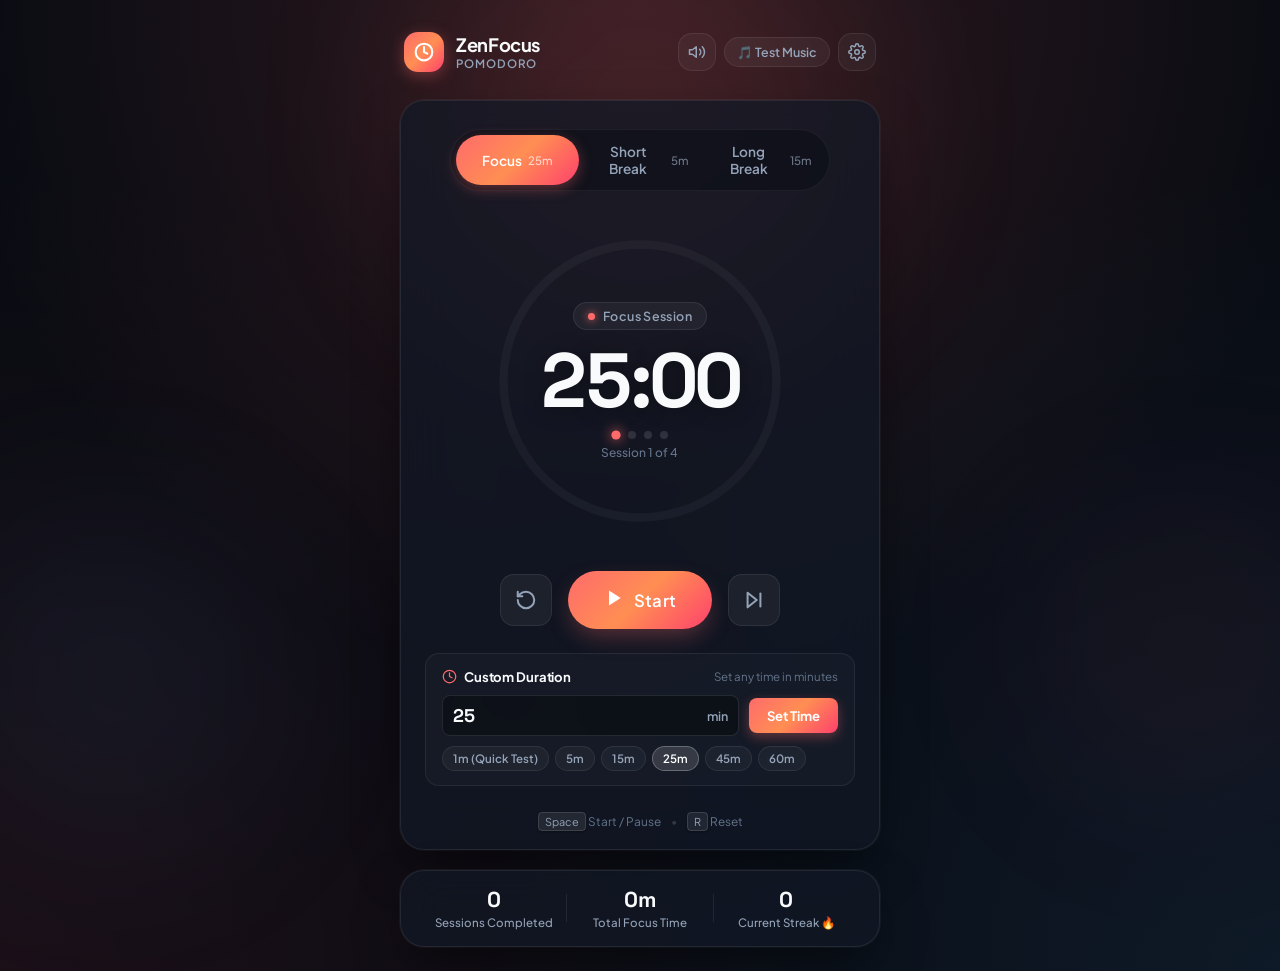
==== index.html @ 98a188db "Initial commit: ZenFocus Modern Pomodoro Timer with custom time, victory fanfare, and background the" ====
<!DOCTYPE html>
<html lang="en">
<head>
  <meta charset="UTF-8">
  <meta name="viewport" content="width=device-width, initial-scale=1.0">
  <title>ZenFocus — Modern Pomodoro Timer</title>
  <meta name="description" content="A modern, aesthetic web-based Pomodoro timer with sleek circular countdown, audio chime notifications, and productivity modes.">
  <link rel="preconnect" href="https://fonts.googleapis.com">
  <link rel="preconnect" href="https://fonts.gstatic.com" crossorigin>
  <link href="https://fonts.googleapis.com/css2?family=Plus+Jakarta+Sans:wght@300;400;500;600;700;800&family=Space+Grotesk:wght@500;700&display=swap" rel="stylesheet">
  <link rel="stylesheet" href="style.css">
</head>
<body>
  <div class="ambient-glow glow-1"></div>
  <div class="ambient-glow glow-2"></div>
  <div class="ambient-glow glow-3"></div>

  <div class="app-container">
    <!-- Top Navigation -->
    <header class="app-header">
      <div class="brand">
        <div class="brand-icon">
          <svg viewBox="0 0 24 24" fill="none" stroke="currentColor" stroke-width="2.5" stroke-linecap="round" stroke-linejoin="round">
            <circle cx="12" cy="12" r="10"></circle>
            <polyline points="12 6 12 12 16 14"></polyline>
          </svg>
        </div>
        <div class="brand-text">
          <span class="brand-title">ZenFocus</span>
          <span class="brand-tag">Pomodoro</span>
        </div>
      </div>

      <div class="header-actions">
        <button id="btn-sound-toggle" class="icon-btn" title="Toggle Sound / Test Audio" aria-label="Toggle sound">
          <svg id="sound-icon-on" viewBox="0 0 24 24" fill="none" stroke="currentColor" stroke-width="2" stroke-linecap="round" stroke-linejoin="round">
            <polygon points="11 5 6 9 2 9 2 15 6 15 11 19 11 5"></polygon>
            <path d="M19.07 4.93a10 10 0 0 1 0 14.14M15.54 8.46a5 5 0 0 1 0 7.07"></path>
          </svg>
          <svg id="sound-icon-off" class="hidden" viewBox="0 0 24 24" fill="none" stroke="currentColor" stroke-width="2" stroke-linecap="round" stroke-linejoin="round">
            <polygon points="11 5 6 9 2 9 2 15 6 15 11 19 11 5"></polygon>
            <line x1="23" y1="9" x2="17" y2="15"></line>
            <line x1="17" y1="9" x2="23" y2="15"></line>
          </svg>
        </button>

        <button id="btn-test-sound" class="text-pill-btn" title="Play strong completion music sample">
          <span>🎵 Test Music</span>
        </button>

        <button id="btn-settings-open" class="icon-btn" title="Timer Settings" aria-label="Open settings">
          <svg viewBox="0 0 24 24" fill="none" stroke="currentColor" stroke-width="2" stroke-linecap="round" stroke-linejoin="round">
            <circle cx="12" cy="12" r="3"></circle>
            <path d="M19.4 15a1.65 1.65 0 0 0 .33 1.82l.06.06a2 2 0 0 1 0 2.83 2 2 0 0 1-2.83 0l-.06-.06a1.65 1.65 0 0 0-1.82-.33 1.65 1.65 0 0 0-1 1.51V21a2 2 0 0 1-2 2 2 2 0 0 1-2-2v-.09A1.65 1.65 0 0 0 9 19.4a1.65 1.65 0 0 0-1.82.33l-.06.06a2 2 0 0 1-2.83 0 2 2 0 0 1 0-2.83l.06-.06a1.65 1.65 0 0 0 .33-1.82 1.65 1.65 0 0 0-1.51-1H3a2 2 0 0 1-2-2 2 2 0 0 1 2-2h.09A1.65 1.65 0 0 0 4.6 9a1.65 1.65 0 0 0-.33-1.82l-.06-.06a2 2 0 0 1 0-2.83 2 2 0 0 1 2.83 0l.06.06a1.65 1.65 0 0 0 1.82.33H9a1.65 1.65 0 0 0 1-1.51V3a2 2 0 0 1 2-2 2 2 0 0 1 2 2v.09a1.65 1.65 0 0 0 1 1.51 1.65 1.65 0 0 0 1.82-.33l.06-.06a2 2 0 0 1 2.83 0 2 2 0 0 1 0 2.83l-.06.06a1.65 1.65 0 0 0-.33 1.82V9a1.65 1.65 0 0 0 1.51 1H21a2 2 0 0 1 2 2 2 2 0 0 1-2 2h-.09a1.65 1.65 0 0 0-1.51 1z"></path>
          </svg>
        </button>
      </div>
    </header>

    <!-- Main Card -->
    <main class="timer-card glass-panel">
      <!-- Mode Tabs -->
      <nav class="mode-tabs" role="tablist" aria-label="Timer modes">
        <button id="tab-pomodoro" class="tab-btn active" role="tab" aria-selected="true" data-mode="pomodoro">
          <span class="tab-label">Focus</span>
          <span class="tab-duration">25m</span>
        </button>
        <button id="tab-shortBreak" class="tab-btn" role="tab" aria-selected="false" data-mode="shortBreak">
          <span class="tab-label">Short Break</span>
          <span class="tab-duration">5m</span>
        </button>
        <button id="tab-longBreak" class="tab-btn" role="tab" aria-selected="false" data-mode="longBreak">
          <span class="tab-label">Long Break</span>
          <span class="tab-duration">15m</span>
        </button>
        <div class="tab-glider"></div>
      </nav>

      <!-- Center Display with Circular Progress SVG -->
      <div class="dial-container">
        <svg class="progress-ring" viewBox="0 0 340 340" aria-hidden="true">
          <defs>
            <linearGradient id="ring-gradient-focus" x1="0%" y1="0%" x2="100%" y2="100%">
              <stop offset="0%" stop-color="#ff6b6b" />
              <stop offset="50%" stop-color="#ff8e53" />
              <stop offset="100%" stop-color="#ff416c" />
            </linearGradient>
            <linearGradient id="ring-gradient-shortBreak" x1="0%" y1="0%" x2="100%" y2="100%">
              <stop offset="0%" stop-color="#00f2fe" />
              <stop offset="100%" stop-color="#4facfe" />
            </linearGradient>
            <linearGradient id="ring-gradient-longBreak" x1="0%" y1="0%" x2="100%" y2="100%">
              <stop offset="0%" stop-color="#43e97b" />
              <stop offset="100%" stop-color="#38f9d7" />
            </linearGradient>
            <filter id="glow" x="-20%" y="-20%" width="140%" height="140%">
              <feGaussianBlur stdDeviation="6" result="blur" />
              <feComposite in="SourceGraphic" in2="blur" operator="over" />
            </filter>
          </defs>

          <!-- Background Track -->
          <circle class="ring-bg" cx="170" cy="170" r="145"></circle>
          <!-- Foreground Progress -->
          <circle id="progress-circle" class="ring-fg" cx="170" cy="170" r="145"></circle>
        </svg>

        <!-- Time and Status Center Display -->
        <div class="dial-content">
          <div class="session-badge" id="session-badge">
            <span class="badge-dot"></span>
            <span id="badge-text">Focus Session</span>
          </div>

          <h1 id="timer-display" class="timer-digits">25:00</h1>

          <div class="session-progress-dots" id="cycle-dots" title="Pomodoro cycle completion (4 cycles = long break)">
            <span class="dot active"></span>
            <span class="dot"></span>
            <span class="dot"></span>
            <span class="dot"></span>
          </div>
          <span class="cycle-label" id="cycle-text">Session 1 of 4</span>
        </div>
      </div>

      <!-- Action Controls -->
      <div class="controls-row">
        <!-- Reset Button -->
        <button id="btn-reset" class="control-btn secondary-btn" title="Reset current session (Hotkey: R)" aria-label="Reset Timer">
          <svg viewBox="0 0 24 24" fill="none" stroke="currentColor" stroke-width="2.2" stroke-linecap="round" stroke-linejoin="round">
            <path d="M3 12a9 9 0 1 0 9-9 9.75 9.75 0 0 0-6.74 2.74L3 8"></path>
            <path d="M3 3v5h5"></path>
          </svg>
          <span class="btn-text">Reset</span>
        </button>

        <!-- Main Start / Pause Button -->
        <button id="btn-toggle" class="control-btn primary-btn" title="Start/Pause countdown (Hotkey: Space)" aria-label="Start Timer">
          <span class="btn-icon">
            <svg id="icon-play" viewBox="0 0 24 24" fill="currentColor">
              <polygon points="6 3 20 12 6 21 6 3"></polygon>
            </svg>
            <svg id="icon-pause" class="hidden" viewBox="0 0 24 24" fill="currentColor">
              <rect x="6" y="4" width="4" height="16" rx="1.5"></rect>
              <rect x="14" y="4" width="4" height="16" rx="1.5"></rect>
            </svg>
          </span>
          <span id="btn-toggle-label" class="btn-label">Start</span>
        </button>

        <!-- Skip / Forward Button -->
        <button id="btn-skip" class="control-btn secondary-btn" title="Skip to next session" aria-label="Skip to next session">
          <svg viewBox="0 0 24 24" fill="none" stroke="currentColor" stroke-width="2.2" stroke-linecap="round" stroke-linejoin="round">
            <polygon points="5 4 15 12 5 20 5 4"></polygon>
            <line x1="19" y1="5" x2="19" y2="19"></line>
          </svg>
          <span class="btn-text">Skip</span>
        </button>
      </div>

      <!-- Custom Time in Minutes Input -->
      <div class="custom-time-section">
        <div class="custom-time-header">
          <div class="custom-time-title">
            <svg viewBox="0 0 24 24" fill="none" stroke="currentColor" stroke-width="2" stroke-linecap="round" stroke-linejoin="round">
              <circle cx="12" cy="12" r="10"></circle>
              <polyline points="12 6 12 12 16 14"></polyline>
            </svg>
            <span>Custom Duration</span>
          </div>
          <span class="custom-time-hint">Set any time in minutes</span>
        </div>

        <div class="custom-time-form">
          <div class="custom-input-wrapper">
            <input type="number" id="custom-minutes-input" min="1" max="180" value="25" placeholder="25" aria-label="Custom time in minutes">
            <span class="custom-input-unit">min</span>
          </div>
          <button id="btn-set-custom-time" class="btn-custom-set" type="button">Set Time</button>
        </div>

        <div class="quick-presets">
          <button type="button" class="preset-pill" data-min="1">1m (Quick Test)</button>
          <button type="button" class="preset-pill" data-min="5">5m</button>
          <button type="button" class="preset-pill" data-min="15">15m</button>
          <button type="button" class="preset-pill active" data-min="25">25m</button>
          <button type="button" class="preset-pill" data-min="45">45m</button>
          <button type="button" class="preset-pill" data-min="60">60m</button>
        </div>
      </div>

      <!-- Dedicated Audio Element for Sound Effect -->
      <audio id="alarm-audio" src="alarm.wav" preload="auto"></audio>

      <!-- Quick Tips & Hotkeys -->
      <footer class="timer-footer">
        <div class="shortcut-hints">
          <span class="shortcut"><kbd>Space</kbd> Start / Pause</span>
          <span class="shortcut-separator">•</span>
          <span class="shortcut"><kbd>R</kbd> Reset</span>
        </div>
      </footer>
    </main>

    <!-- Productivity Stats Bar -->
    <section class="stats-card glass-panel">
      <div class="stat-item">
        <span class="stat-number" id="stat-completed">0</span>
        <span class="stat-name">Sessions Completed</span>
      </div>
      <div class="stat-divider"></div>
      <div class="stat-item">
        <span class="stat-number" id="stat-focus-time">0m</span>
        <span class="stat-name">Total Focus Time</span>
      </div>
      <div class="stat-divider"></div>
      <div class="stat-item">
        <span class="stat-number" id="stat-streak">0</span>
        <span class="stat-name">Current Streak 🔥</span>
      </div>
    </section>
  </div>

  <!-- Settings Modal Backdrop & Dialog -->
  <div id="settings-modal" class="modal-backdrop hidden" role="dialog" aria-modal="true" aria-labelledby="settings-heading">
    <div class="modal-card glass-panel">
      <div class="modal-header">
        <h2 id="settings-heading" class="modal-title">Timer Settings</h2>
        <button id="btn-settings-close" class="icon-btn close-btn" aria-label="Close settings">
          <svg viewBox="0 0 24 24" fill="none" stroke="currentColor" stroke-width="2" stroke-linecap="round" stroke-linejoin="round">
            <line x1="18" y1="6" x2="6" y2="18"></line>
            <line x1="6" y1="6" x2="18" y2="18"></line>
          </svg>
        </button>
      </div>

      <div class="modal-body">
        <div class="setting-group">
          <label class="setting-title">Time (Minutes)</label>
          <div class="time-inputs-grid">
            <div class="input-card">
              <label for="input-pomodoro">Focus</label>
              <input type="number" id="input-pomodoro" min="1" max="90" value="25">
            </div>
            <div class="input-card">
              <label for="input-shortBreak">Short Break</label>
              <input type="number" id="input-shortBreak" min="1" max="30" value="5">
            </div>
            <div class="input-card">
              <label for="input-longBreak">Long Break</label>
              <input type="number" id="input-longBreak" min="1" max="60" value="15">
            </div>
          </div>
        </div>

        <div class="setting-group">
          <label class="setting-title">Sound & Alerts</label>
          <div class="setting-row">
            <div class="setting-desc">
              <span class="setting-label">Sound Notification</span>
              <span class="setting-subtext">Play acoustic chime when countdown finishes</span>
            </div>
            <label class="switch">
              <input type="checkbox" id="setting-sound-enabled" checked>
              <span class="slider"></span>
            </label>
          </div>

          <div class="setting-row">
            <div class="setting-desc">
              <span class="setting-label">End-of-Timer Music</span>
              <span class="setting-subtext">Sound effect when countdown completes</span>
            </div>
            <select id="setting-chime-style" class="custom-select">
              <option value="fanfare" selected>Strong Victory Fanfare 🎺 (Default)</option>
              <option value="zen">Zen Temple Chime 🧘</option>
              <option value="crystal">Crystal Marimba 💎</option>
              <option value="digital">Modern Pulse ⚡</option>
            </select>
          </div>

          <div class="setting-row">
            <div class="setting-desc">
              <span class="setting-label">Volume</span>
            </div>
            <input type="range" id="setting-volume" min="10" max="100" value="85" class="custom-range">
          </div>
        </div>

        <!-- Background Color Changer Inside Settings Bar -->
        <div class="setting-group">
          <div class="setting-desc" style="margin-bottom: 8px;">
            <label class="setting-title">Background Color Theme</label>
            <span class="setting-subtext">Select your favorite ambient atmosphere</span>
          </div>
          <div class="setting-theme-grid" id="theme-swatches">
            <button type="button" class="theme-card-btn active" data-theme="midnight" title="Midnight Slate">
              <span class="theme-card-preview" style="background: linear-gradient(135deg, #182030, #ff6348);"></span>
              <span class="theme-card-title">Midnight</span>
            </button>
            <button type="button" class="theme-card-btn" data-theme="violet" title="Cosmic Violet">
              <span class="theme-card-preview" style="background: linear-gradient(135deg, #241142, #a855f7);"></span>
              <span class="theme-card-title">Violet</span>
            </button>
            <button type="button" class="theme-card-btn" data-theme="cyan" title="Electric Ocean">
              <span class="theme-card-preview" style="background: linear-gradient(135deg, #072a3e, #00f2fe);"></span>
              <span class="theme-card-title">Cyan</span>
            </button>
            <button type="button" class="theme-card-btn" data-theme="emerald" title="Zen Forest">
              <span class="theme-card-preview" style="background: linear-gradient(135deg, #093322, #10b981);"></span>
              <span class="theme-card-title">Emerald</span>
            </button>
            <button type="button" class="theme-card-btn" data-theme="sunset" title="Golden Sunset">
              <span class="theme-card-preview" style="background: linear-gradient(135deg, #381c04, #f59e0b);"></span>
              <span class="theme-card-title">Sunset</span>
            </button>
            <button type="button" class="theme-card-btn" data-theme="crimson" title="Ruby Rose">
              <span class="theme-card-preview" style="background: linear-gradient(135deg, #360917, #f43f5e);"></span>
              <span class="theme-card-title">Crimson</span>
            </button>
          </div>
        </div>

        <div class="setting-group">
          <label class="setting-title">Preferences</label>
          <div class="setting-row">
            <div class="setting-desc">
              <span class="setting-label">Auto-start Breaks</span>
              <span class="setting-subtext">Automatically begin break timer when focus completes</span>
            </div>
            <label class="switch">
              <input type="checkbox" id="setting-auto-break">
              <span class="slider"></span>
            </label>
          </div>
        </div>
      </div>

      <div class="modal-footer">
        <button id="btn-settings-reset" class="btn-ghost">Reset Defaults</button>
        <button id="btn-settings-save" class="btn-solid">Save & Apply</button>
      </div>
    </div>
  </div>

  <!-- Audio Completion Banner Toast Notification -->
  <div id="toast-notification" class="toast-card glass-panel hidden" role="status" aria-live="polite">
    <div class="toast-icon">✨</div>
    <div class="toast-body">
      <h4 id="toast-title" class="toast-title">Session Complete!</h4>
      <p id="toast-message" class="toast-message">Great job! Time for a well-deserved break.</p>
    </div>
    <button id="btn-toast-dismiss" class="toast-close" aria-label="Dismiss toast">×</button>
  </div>

  <script src="app.js"></script>
</body>
</html>
---- style.css ----
:root {
  /* Default Ambient Colors */
  --ambient-1: rgba(255, 107, 107, 0.14);
  --ambient-2: rgba(79, 172, 254, 0.08);
  --ambient-3: rgba(255, 71, 87, 0.08);

  /* Color Palette - Focus Theme (Default Coral/Orange) */
  --theme-primary: #ff6348;
  --theme-secondary: #ff4757;
  --theme-gradient: linear-gradient(135deg, #ff6b6b 0%, #ff8e53 50%, #ff416c 100%);
  --theme-glow: rgba(255, 107, 107, 0.35);
  --theme-bg-glow: rgba(255, 71, 87, 0.12);

  /* Mode Specific Colors */
  --focus-gradient: linear-gradient(135deg, #ff6b6b 0%, #ff8e53 50%, #ff416c 100%);
  --focus-glow: rgba(255, 107, 107, 0.35);
  --shortBreak-gradient: linear-gradient(135deg, #00f2fe 0%, #4facfe 100%);
  --shortBreak-glow: rgba(79, 172, 254, 0.35);
  --longBreak-gradient: linear-gradient(135deg, #43e97b 0%, #38f9d7 100%);
  --longBreak-glow: rgba(56, 249, 215, 0.35);

  /* Neutral Dark Glass Theme */
  --bg-deep: #080b12;
  --card-bg: rgba(18, 24, 38, 0.72);
  --card-border: rgba(255, 255, 255, 0.08);
  --card-border-hover: rgba(255, 255, 255, 0.16);
  --text-main: #f8fafc;
  --text-muted: #94a3b8;
  --text-dim: #64748b;

  --font-display: 'Space Grotesk', -apple-system, BlinkMacSystemFont, sans-serif;
  --font-body: 'Plus Jakarta Sans', -apple-system, BlinkMacSystemFont, sans-serif;

  --radius-sm: 8px;
  --radius-md: 14px;
  --radius-lg: 24px;
  --radius-full: 9999px;

  --shadow-card: 0 20px 50px -10px rgba(0, 0, 0, 0.5), 0 0 0 1px rgba(255, 255, 255, 0.05);
  --shadow-btn: 0 10px 25px -5px var(--theme-glow);
}

/* 1. Midnight Theme (Default) */
body[data-theme="midnight"], :root:not([data-theme]) body {
  --bg-deep: #080b12;
  --card-bg: rgba(18, 24, 38, 0.75);
  --card-border: rgba(255, 255, 255, 0.08);
  --ambient-1: rgba(255, 107, 107, 0.16);
  --ambient-2: rgba(79, 172, 254, 0.09);
  --ambient-3: rgba(255, 71, 87, 0.08);
}

/* 2. Cosmic Violet Theme */
body[data-theme="violet"] {
  --bg-deep: #0c0617;
  --card-bg: rgba(25, 13, 44, 0.75);
  --card-border: rgba(168, 85, 247, 0.18);
  --card-border-hover: rgba(168, 85, 247, 0.35);
  --ambient-1: rgba(168, 85, 247, 0.22);
  --ambient-2: rgba(236, 72, 153, 0.15);
  --ambient-3: rgba(99, 102, 241, 0.14);
}

/* 3. Electric Ocean Cyan Theme */
body[data-theme="cyan"] {
  --bg-deep: #030e18;
  --card-bg: rgba(7, 26, 42, 0.75);
  --card-border: rgba(0, 242, 254, 0.18);
  --card-border-hover: rgba(0, 242, 254, 0.35);
  --ambient-1: rgba(0, 242, 254, 0.2);
  --ambient-2: rgba(79, 172, 254, 0.15);
  --ambient-3: rgba(20, 184, 166, 0.12);
}

/* 4. Zen Forest Emerald Theme */
body[data-theme="emerald"] {
  --bg-deep: #03140c;
  --card-bg: rgba(8, 36, 24, 0.75);
  --card-border: rgba(16, 185, 129, 0.18);
  --card-border-hover: rgba(16, 185, 129, 0.35);
  --ambient-1: rgba(16, 185, 129, 0.2);
  --ambient-2: rgba(56, 249, 215, 0.14);
  --ambient-3: rgba(5, 150, 105, 0.14);
}

/* 5. Golden Sunset Theme */
body[data-theme="sunset"] {
  --bg-deep: #160a02;
  --card-bg: rgba(38, 19, 7, 0.75);
  --card-border: rgba(245, 158, 11, 0.2);
  --card-border-hover: rgba(245, 158, 11, 0.38);
  --ambient-1: rgba(245, 158, 11, 0.2);
  --ambient-2: rgba(239, 68, 68, 0.14);
  --ambient-3: rgba(217, 119, 6, 0.14);
}

/* 6. Ruby Rose Theme */
body[data-theme="crimson"] {
  --bg-deep: #18030b;
  --card-bg: rgba(42, 10, 22, 0.75);
  --card-border: rgba(244, 63, 94, 0.2);
  --card-border-hover: rgba(244, 63, 94, 0.38);
  --ambient-1: rgba(244, 63, 94, 0.22);
  --ambient-2: rgba(219, 39, 119, 0.15);
  --ambient-3: rgba(239, 68, 68, 0.14);
}

/* Base Reset & Typography */
* {
  margin: 0;
  padding: 0;
  box-sizing: border-box;
  -webkit-font-smoothing: antialiased;
}

body {
  font-family: var(--font-body);
  background-color: var(--bg-deep);
  color: var(--text-main);
  min-height: 100vh;
  display: flex;
  justify-content: center;
  align-items: center;
  overflow-x: hidden;
  position: relative;
  padding: 24px 16px;
  background-image: 
    radial-gradient(circle at 50% 0%, var(--ambient-1) 0%, transparent 60%),
    radial-gradient(circle at 100% 100%, var(--ambient-2) 0%, transparent 50%),
    radial-gradient(circle at 0% 100%, var(--ambient-3) 0%, transparent 50%);
  transition: background-color 0.6s cubic-bezier(0.4, 0, 0.2, 1);
}

/* Ambient Floating Glow Elements */
.ambient-glow {
  position: fixed;
  border-radius: 50%;
  filter: blur(100px);
  pointer-events: none;
  z-index: 0;
  opacity: 0.7;
  transition: background 0.8s cubic-bezier(0.4, 0, 0.2, 1);
}

.glow-1 {
  width: 450px;
  height: 450px;
  top: -100px;
  left: 50%;
  transform: translateX(-50%);
  background: var(--ambient-1);
  animation: floatOrb 18s ease-in-out infinite alternate;
}

.glow-2 {
  width: 350px;
  height: 350px;
  bottom: 5%;
  left: -5%;
  background: var(--ambient-2);
}

.glow-3 {
  width: 320px;
  height: 320px;
  bottom: 10%;
  right: -5%;
  background: var(--ambient-3);
}

@keyframes floatOrb {
  0% { transform: translateX(-50%) translateY(0) scale(1); }
  50% { transform: translateX(-45%) translateY(40px) scale(1.08); }
  100% { transform: translateX(-55%) translateY(10px) scale(0.95); }
}

/* Settings Modal Theme Grid */
.setting-theme-grid {
  display: grid;
  grid-template-columns: repeat(3, 1fr);
  gap: 10px;
}

.theme-card-btn {
  background: rgba(255, 255, 255, 0.04);
  border: 1px solid rgba(255, 255, 255, 0.1);
  border-radius: var(--radius-md);
  padding: 10px 8px;
  display: flex;
  flex-direction: column;
  align-items: center;
  gap: 8px;
  cursor: pointer;
  transition: all 0.25s cubic-bezier(0.4, 0, 0.2, 1);
}

.theme-card-preview {
  width: 100%;
  height: 24px;
  border-radius: var(--radius-sm);
  border: 1px solid rgba(255, 255, 255, 0.25);
  box-shadow: 0 2px 6px rgba(0, 0, 0, 0.3);
}

.theme-card-title {
  font-family: inherit;
  font-size: 0.76rem;
  font-weight: 600;
  color: var(--text-muted);
}

.theme-card-btn:hover {
  background: rgba(255, 255, 255, 0.1);
  border-color: rgba(255, 255, 255, 0.25);
  transform: translateY(-2px);
}

.theme-card-btn:hover .theme-card-title {
  color: var(--text-main);
}

.theme-card-btn.active {
  background: rgba(255, 255, 255, 0.14);
  border-color: var(--theme-primary);
  box-shadow: 0 0 16px var(--ambient-1);
}

.theme-card-btn.active .theme-card-preview {
  border-color: #fff;
  box-shadow: 0 0 10px currentColor;
}

.theme-card-btn.active .theme-card-title {
  color: #fff;
  font-weight: 700;
}

/* Main Container Layout */
.app-container {
  width: 100%;
  max-width: 480px;
  display: flex;
  flex-direction: column;
  gap: 20px;
  position: relative;
  z-index: 1;
}

/* Glass Panel Utility */
.glass-panel {
  background: var(--card-bg);
  backdrop-filter: blur(24px);
  -webkit-backdrop-filter: blur(24px);
  border: 1px solid var(--card-border);
  box-shadow: var(--shadow-card);
  border-radius: var(--radius-lg);
  transition: border-color 0.3s ease, box-shadow 0.3s ease;
}

.glass-panel:hover {
  border-color: var(--card-border-hover);
}

/* App Header */
.app-header {
  display: flex;
  justify-content: space-between;
  align-items: center;
  padding: 8px 4px;
}

.brand {
  display: flex;
  align-items: center;
  gap: 12px;
}

.brand-icon {
  width: 40px;
  height: 40px;
  border-radius: var(--radius-md);
  background: var(--theme-gradient);
  display: flex;
  align-items: center;
  justify-content: center;
  color: #fff;
  box-shadow: 0 4px 15px var(--theme-glow);
  transition: all 0.4s ease;
}

.brand-icon svg {
  width: 20px;
  height: 20px;
}

.brand-text {
  display: flex;
  flex-direction: column;
}

.brand-title {
  font-size: 1.15rem;
  font-weight: 700;
  letter-spacing: -0.02em;
  color: var(--text-main);
}

.brand-tag {
  font-size: 0.72rem;
  font-weight: 600;
  color: var(--text-muted);
  text-transform: uppercase;
  letter-spacing: 0.08em;
}

.header-actions {
  display: flex;
  align-items: center;
  gap: 8px;
}

.icon-btn {
  width: 38px;
  height: 38px;
  border-radius: var(--radius-md);
  background: rgba(255, 255, 255, 0.04);
  border: 1px solid var(--card-border);
  color: var(--text-muted);
  display: flex;
  align-items: center;
  justify-content: center;
  cursor: pointer;
  transition: all 0.2s cubic-bezier(0.4, 0, 0.2, 1);
}

.icon-btn svg {
  width: 18px;
  height: 18px;
}

.icon-btn:hover {
  background: rgba(255, 255, 255, 0.1);
  color: var(--text-main);
  border-color: rgba(255, 255, 255, 0.2);
  transform: translateY(-1px);
}

.icon-btn:active {
  transform: translateY(1px);
}

.text-pill-btn {
  background: rgba(255, 255, 255, 0.05);
  border: 1px solid var(--card-border);
  color: var(--text-muted);
  padding: 6px 12px;
  border-radius: var(--radius-full);
  font-size: 0.78rem;
  font-weight: 600;
  font-family: inherit;
  cursor: pointer;
  display: flex;
  align-items: center;
  gap: 4px;
  transition: all 0.2s ease;
}

.text-pill-btn:hover {
  background: rgba(255, 255, 255, 0.1);
  color: var(--text-main);
  border-color: rgba(255, 255, 255, 0.2);
  transform: translateY(-1px);
}

/* Timer Card */
.timer-card {
  padding: 28px 24px 20px;
  display: flex;
  flex-direction: column;
  align-items: center;
  gap: 24px;
}

/* Mode Switcher Tabs */
.mode-tabs {
  position: relative;
  display: flex;
  background: rgba(10, 14, 23, 0.6);
  padding: 5px;
  border-radius: var(--radius-full);
  border: 1px solid rgba(255, 255, 255, 0.06);
  width: 100%;
  max-width: 380px;
}

.tab-btn {
  flex: 1;
  position: relative;
  z-index: 2;
  background: none;
  border: none;
  padding: 8px 12px;
  font-family: inherit;
  font-size: 0.85rem;
  font-weight: 600;
  color: var(--text-muted);
  cursor: pointer;
  border-radius: var(--radius-full);
  transition: color 0.3s ease;
  display: flex;
  align-items: center;
  justify-content: center;
  gap: 6px;
}

.tab-btn:hover {
  color: var(--text-main);
}

.tab-btn.active {
  color: #fff;
}

.tab-duration {
  font-size: 0.72rem;
  opacity: 0.7;
  font-weight: 500;
}

/* Floating Glider underneath active tab */
.tab-glider {
  position: absolute;
  top: 5px;
  bottom: 5px;
  left: 5px;
  width: calc((100% - 10px) / 3);
  border-radius: var(--radius-full);
  background: var(--theme-gradient);
  box-shadow: 0 4px 14px var(--theme-glow);
  z-index: 1;
  transition: transform 0.35s cubic-bezier(0.34, 1.56, 0.64, 1), background 0.4s ease;
}

/* Dial & Circular Timer Display */
.dial-container {
  position: relative;
  width: 320px;
  height: 320px;
  display: flex;
  align-items: center;
  justify-content: center;
  margin: 6px 0;
}

.progress-ring {
  width: 100%;
  height: 100%;
  transform: rotate(-90deg);
  overflow: visible;
}

.ring-bg {
  fill: none;
  stroke: rgba(255, 255, 255, 0.04);
  stroke-width: 9;
}

.ring-fg {
  fill: none;
  stroke: url(#ring-gradient-focus);
  stroke-width: 9;
  stroke-linecap: round;
  stroke-dasharray: 911; /* 2 * PI * 145 = ~911 */
  stroke-dashoffset: 0;
  transition: stroke-dashoffset 0.8s cubic-bezier(0.4, 0, 0.2, 1), stroke 0.4s ease;
  filter: drop-shadow(0 0 10px var(--theme-glow));
}

.dial-content {
  position: absolute;
  display: flex;
  flex-direction: column;
  align-items: center;
  justify-content: center;
  text-align: center;
}

.session-badge {
  display: inline-flex;
  align-items: center;
  gap: 8px;
  background: rgba(255, 255, 255, 0.05);
  border: 1px solid rgba(255, 255, 255, 0.08);
  padding: 5px 14px;
  border-radius: var(--radius-full);
  font-size: 0.78rem;
  font-weight: 600;
  letter-spacing: 0.03em;
  color: var(--text-muted);
  margin-bottom: 6px;
  transition: all 0.3s ease;
}

.badge-dot {
  width: 7px;
  height: 7px;
  border-radius: 50%;
  background: var(--theme-primary);
  box-shadow: 0 0 8px var(--theme-primary);
}

.timer-digits {
  font-family: var(--font-display);
  font-size: 4.8rem;
  font-weight: 700;
  letter-spacing: -0.04em;
  line-height: 1;
  color: var(--text-main);
  font-variant-numeric: tabular-nums;
  margin: 6px 0;
  text-shadow: 0 2px 20px rgba(0, 0, 0, 0.4);
  user-select: none;
}

.session-progress-dots {
  display: flex;
  gap: 8px;
  margin-top: 6px;
}

.session-progress-dots .dot {
  width: 8px;
  height: 8px;
  border-radius: 50%;
  background: rgba(255, 255, 255, 0.12);
  transition: all 0.3s cubic-bezier(0.4, 0, 0.2, 1);
}

.session-progress-dots .dot.active {
  background: var(--theme-primary);
  box-shadow: 0 0 10px var(--theme-primary);
  transform: scale(1.15);
}

.cycle-label {
  font-size: 0.75rem;
  color: var(--text-dim);
  font-weight: 500;
  margin-top: 6px;
}

/* Controls Area */
.controls-row {
  display: flex;
  align-items: center;
  justify-content: center;
  gap: 16px;
  width: 100%;
}

.control-btn {
  font-family: inherit;
  cursor: pointer;
  display: inline-flex;
  align-items: center;
  justify-content: center;
  border: none;
  font-weight: 600;
  transition: all 0.25s cubic-bezier(0.34, 1.56, 0.64, 1);
}

.secondary-btn {
  width: 52px;
  height: 52px;
  border-radius: var(--radius-md);
  background: rgba(255, 255, 255, 0.05);
  border: 1px solid var(--card-border);
  color: var(--text-muted);
}

.secondary-btn svg {
  width: 22px;
  height: 22px;
  transition: transform 0.3s ease;
}

.secondary-btn:hover {
  background: rgba(255, 255, 255, 0.09);
  color: var(--text-main);
  border-color: rgba(255, 255, 255, 0.18);
  transform: translateY(-2px);
}

.secondary-btn:hover svg {
  transform: rotate(-35deg);
}

#btn-skip:hover svg {
  transform: translateX(2px);
}

.secondary-btn:active {
  transform: translateY(1px);
}

.secondary-btn .btn-text {
  display: none;
}

/* Primary Start / Pause Hero Button */
.primary-btn {
  height: 58px;
  padding: 0 36px;
  border-radius: var(--radius-full);
  background: var(--theme-gradient);
  color: #fff;
  font-size: 1.05rem;
  letter-spacing: 0.02em;
  gap: 10px;
  box-shadow: var(--shadow-btn);
  position: relative;
  overflow: hidden;
}

.primary-btn::before {
  content: '';
  position: absolute;
  top: 0; left: -100%; width: 100%; height: 100%;
  background: linear-gradient(90deg, transparent, rgba(255, 255, 255, 0.25), transparent);
  transition: left 0.6s ease;
}

.primary-btn:hover::before {
  left: 100%;
}

.primary-btn:hover {
  transform: translateY(-2px) scale(1.02);
  box-shadow: 0 14px 30px -4px var(--theme-glow);
}

.primary-btn:active {
  transform: translateY(1px) scale(0.98);
}

.primary-btn.is-running {
  animation: pulseButton 2s infinite ease-in-out;
}

@keyframes pulseButton {
  0%, 100% {
    box-shadow: 0 10px 25px -5px var(--theme-glow);
  }
  50% {
    box-shadow: 0 14px 35px 2px var(--theme-glow);
  }
}

.btn-icon svg {
  width: 20px;
  height: 20px;
}

/* Custom Time in Minutes Section */
.custom-time-section {
  width: 100%;
  background: rgba(255, 255, 255, 0.025);
  border: 1px solid rgba(255, 255, 255, 0.07);
  border-radius: var(--radius-md);
  padding: 14px 16px;
  display: flex;
  flex-direction: column;
  gap: 10px;
  transition: all 0.3s ease;
}

.custom-time-section:hover,
.custom-time-section:focus-within {
  border-color: rgba(255, 255, 255, 0.15);
  background: rgba(255, 255, 255, 0.04);
}

.custom-time-header {
  display: flex;
  justify-content: space-between;
  align-items: center;
}

.custom-time-title {
  display: flex;
  align-items: center;
  gap: 7px;
  font-size: 0.82rem;
  font-weight: 700;
  letter-spacing: -0.01em;
  color: var(--text-main);
}

.custom-time-title svg {
  width: 15px;
  height: 15px;
  color: var(--theme-primary);
}

.custom-time-hint {
  font-size: 0.72rem;
  color: var(--text-dim);
}

.custom-time-form {
  display: flex;
  gap: 10px;
  align-items: center;
}

.custom-input-wrapper {
  position: relative;
  flex: 1;
  display: flex;
  align-items: center;
  background: rgba(0, 0, 0, 0.35);
  border: 1px solid rgba(255, 255, 255, 0.1);
  border-radius: var(--radius-sm);
  padding: 2px 10px;
  transition: border-color 0.2s, box-shadow 0.2s;
}

.custom-input-wrapper:focus-within {
  border-color: var(--theme-primary);
  box-shadow: 0 0 0 2px var(--theme-glow);
}

#custom-minutes-input {
  width: 100%;
  background: transparent;
  border: none;
  outline: none;
  color: var(--text-main);
  font-family: var(--font-display);
  font-size: 1.15rem;
  font-weight: 700;
  padding: 6px 0;
}

#custom-minutes-input::-webkit-inner-spin-button,
#custom-minutes-input::-webkit-outer-spin-button {
  -webkit-appearance: none;
  margin: 0;
}

.custom-input-unit {
  font-size: 0.78rem;
  font-weight: 600;
  color: var(--text-muted);
  user-select: none;
}

.btn-custom-set {
  background: var(--theme-gradient);
  border: none;
  color: #fff;
  font-family: inherit;
  font-size: 0.82rem;
  font-weight: 700;
  padding: 9px 18px;
  border-radius: var(--radius-sm);
  cursor: pointer;
  box-shadow: 0 4px 12px var(--theme-glow);
  transition: all 0.2s ease;
  white-space: nowrap;
}

.btn-custom-set:hover {
  transform: translateY(-1px);
  box-shadow: 0 6px 16px var(--theme-glow);
}

.btn-custom-set:active {
  transform: translateY(1px);
}

.quick-presets {
  display: flex;
  gap: 6px;
  flex-wrap: wrap;
}

.preset-pill {
  background: rgba(255, 255, 255, 0.04);
  border: 1px solid rgba(255, 255, 255, 0.08);
  border-radius: var(--radius-full);
  color: var(--text-muted);
  font-family: inherit;
  font-size: 0.72rem;
  font-weight: 600;
  padding: 4px 10px;
  cursor: pointer;
  transition: all 0.2s ease;
}

.preset-pill:hover {
  background: rgba(255, 255, 255, 0.09);
  color: var(--text-main);
  border-color: rgba(255, 255, 255, 0.16);
}

.preset-pill.active {
  background: rgba(255, 255, 255, 0.14);
  color: #fff;
  border-color: rgba(255, 255, 255, 0.25);
}

/* Time Up Flashing Animation */
.timer-digits.time-up {
  animation: flashTimeUp 0.8s ease-in-out infinite alternate;
  color: #ff4757;
}

@keyframes flashTimeUp {
  0% {
    transform: scale(1);
    text-shadow: 0 0 10px rgba(255, 71, 87, 0.5);
  }
  100% {
    transform: scale(1.04);
    text-shadow: 0 0 30px rgba(255, 71, 87, 0.9), 0 0 60px rgba(255, 71, 87, 0.5);
  }
}

/* Timer Footer / Hotkeys */
.timer-footer {
  display: flex;
  align-items: center;
  justify-content: center;
  width: 100%;
  padding-top: 4px;
}

.shortcut-hints {
  display: flex;
  align-items: center;
  gap: 10px;
  font-size: 0.74rem;
  color: var(--text-dim);
}

.shortcut-separator {
  color: rgba(255, 255, 255, 0.15);
}

kbd {
  background: rgba(255, 255, 255, 0.08);
  border: 1px solid rgba(255, 255, 255, 0.12);
  border-radius: 4px;
  padding: 2px 6px;
  font-family: inherit;
  font-size: 0.68rem;
  color: var(--text-muted);
  box-shadow: 0 1px 2px rgba(0, 0, 0, 0.3);
}

/* Stats Card */
.stats-card {
  padding: 16px 20px;
  display: flex;
  align-items: center;
  justify-content: space-around;
}

.stat-item {
  display: flex;
  flex-direction: column;
  align-items: center;
  text-align: center;
  flex: 1;
}

.stat-number {
  font-family: var(--font-display);
  font-size: 1.35rem;
  font-weight: 700;
  color: var(--text-main);
  line-height: 1.2;
}

.stat-name {
  font-size: 0.72rem;
  color: var(--text-muted);
  font-weight: 500;
  margin-top: 2px;
}

.stat-divider {
  width: 1px;
  height: 28px;
  background: rgba(255, 255, 255, 0.08);
}

/* Modal Styles */
.modal-backdrop {
  position: fixed;
  inset: 0;
  background: rgba(4, 6, 12, 0.75);
  backdrop-filter: blur(8px);
  -webkit-backdrop-filter: blur(8px);
  display: flex;
  align-items: center;
  justify-content: center;
  z-index: 100;
  padding: 20px;
  opacity: 1;
  transition: opacity 0.25s ease;
}

.modal-backdrop.hidden {
  opacity: 0;
  pointer-events: none;
  visibility: hidden;
}

.modal-card {
  width: 100%;
  max-width: 440px;
  background: #111726;
  border: 1px solid rgba(255, 255, 255, 0.12);
  border-radius: var(--radius-lg);
  padding: 24px;
  display: flex;
  flex-direction: column;
  gap: 20px;
  transform: translateY(0) scale(1);
  transition: transform 0.3s cubic-bezier(0.34, 1.56, 0.64, 1);
  box-shadow: 0 25px 60px -15px rgba(0, 0, 0, 0.7);
}

.modal-backdrop.hidden .modal-card {
  transform: translateY(16px) scale(0.96);
}

.modal-header {
  display: flex;
  align-items: center;
  justify-content: space-between;
}

.modal-title {
  font-size: 1.2rem;
  font-weight: 700;
}

.close-btn {
  background: none;
  border: none;
}

.modal-body {
  display: flex;
  flex-direction: column;
  gap: 18px;
}

.setting-group {
  display: flex;
  flex-direction: column;
  gap: 12px;
  border-bottom: 1px solid rgba(255, 255, 255, 0.06);
  padding-bottom: 14px;
}

.setting-group:last-child {
  border-bottom: none;
  padding-bottom: 0;
}

.setting-title {
  font-size: 0.78rem;
  font-weight: 700;
  text-transform: uppercase;
  letter-spacing: 0.06em;
  color: var(--text-dim);
}

.time-inputs-grid {
  display: grid;
  grid-template-columns: repeat(3, 1fr);
  gap: 10px;
}

.input-card {
  display: flex;
  flex-direction: column;
  gap: 6px;
  background: rgba(255, 255, 255, 0.03);
  padding: 10px;
  border-radius: var(--radius-md);
  border: 1px solid rgba(255, 255, 255, 0.06);
}

.input-card label {
  font-size: 0.72rem;
  color: var(--text-muted);
  font-weight: 600;
}

.input-card input {
  background: rgba(0, 0, 0, 0.3);
  border: 1px solid rgba(255, 255, 255, 0.1);
  border-radius: var(--radius-sm);
  color: var(--text-main);
  padding: 8px;
  font-size: 1rem;
  font-weight: 600;
  font-family: inherit;
  text-align: center;
  outline: none;
  transition: border-color 0.2s;
}

.input-card input:focus {
  border-color: var(--theme-primary);
}

.setting-row {
  display: flex;
  align-items: center;
  justify-content: space-between;
  gap: 12px;
}

.setting-desc {
  display: flex;
  flex-direction: column;
}

.setting-label {
  font-size: 0.88rem;
  font-weight: 600;
  color: var(--text-main);
}

.setting-subtext {
  font-size: 0.74rem;
  color: var(--text-dim);
}

.custom-select {
  background: rgba(255, 255, 255, 0.05);
  border: 1px solid rgba(255, 255, 255, 0.12);
  color: var(--text-main);
  border-radius: var(--radius-sm);
  padding: 6px 12px;
  font-family: inherit;
  font-size: 0.82rem;
  outline: none;
  cursor: pointer;
}

.custom-select option {
  background: #111726;
  color: var(--text-main);
}

.custom-range {
  accent-color: var(--theme-primary);
  cursor: pointer;
  width: 110px;
}

/* Switch Toggle Component */
.switch {
  position: relative;
  display: inline-block;
  width: 44px;
  height: 24px;
  flex-shrink: 0;
}

.switch input {
  opacity: 0;
  width: 0;
  height: 0;
}

.slider {
  position: absolute;
  cursor: pointer;
  inset: 0;
  background-color: rgba(255, 255, 255, 0.12);
  transition: 0.3s cubic-bezier(0.4, 0, 0.2, 1);
  border-radius: var(--radius-full);
}

.slider:before {
  position: absolute;
  content: "";
  height: 18px;
  width: 18px;
  left: 3px;
  bottom: 3px;
  background-color: white;
  transition: 0.3s cubic-bezier(0.4, 0, 0.2, 1);
  border-radius: 50%;
}

input:checked + .slider {
  background: var(--theme-gradient);
}

input:checked + .slider:before {
  transform: translateX(20px);
}

.modal-footer {
  display: flex;
  justify-content: flex-end;
  gap: 12px;
  padding-top: 6px;
}

.btn-ghost {
  background: none;
  border: 1px solid rgba(255, 255, 255, 0.1);
  color: var(--text-muted);
  padding: 8px 16px;
  border-radius: var(--radius-md);
  font-size: 0.85rem;
  font-weight: 600;
  cursor: pointer;
  transition: all 0.2s ease;
}

.btn-ghost:hover {
  background: rgba(255, 255, 255, 0.05);
  color: var(--text-main);
}

.btn-solid {
  background: var(--theme-gradient);
  border: none;
  color: #fff;
  padding: 8px 20px;
  border-radius: var(--radius-md);
  font-size: 0.85rem;
  font-weight: 600;
  cursor: pointer;
  box-shadow: 0 4px 15px var(--theme-glow);
  transition: all 0.2s ease;
}

.btn-solid:hover {
  transform: translateY(-1px);
}

/* Toast Alert Card */
.toast-card {
  position: fixed;
  bottom: 24px;
  right: 24px;
  max-width: 380px;
  padding: 14px 18px;
  display: flex;
  align-items: center;
  gap: 14px;
  background: rgba(18, 24, 38, 0.95);
  border: 1px solid rgba(255, 255, 255, 0.15);
  box-shadow: 0 15px 35px rgba(0, 0, 0, 0.5);
  z-index: 99;
  transform: translateY(0);
  opacity: 1;
  transition: all 0.35s cubic-bezier(0.34, 1.56, 0.64, 1);
}

.toast-card.hidden {
  transform: translateY(40px);
  opacity: 0;
  pointer-events: none;
}

.toast-icon {
  font-size: 1.5rem;
}

.toast-title {
  font-size: 0.92rem;
  font-weight: 700;
  color: var(--text-main);
}

.toast-message {
  font-size: 0.78rem;
  color: var(--text-muted);
  margin-top: 2px;
}

.toast-close {
  background: none;
  border: none;
  color: var(--text-muted);
  font-size: 1.2rem;
  cursor: pointer;
  padding: 4px;
  line-height: 1;
}

.toast-close:hover {
  color: var(--text-main);
}

.hidden {
  display: none !important;
}

/* Responsive adjustments */
@media (max-width: 480px) {
  .dial-container {
    width: 280px;
    height: 280px;
  }
  .progress-ring {
    width: 280px;
    height: 280px;
  }
  .timer-digits {
    font-size: 3.8rem;
  }
  .timer-card {
    padding: 20px 16px;
  }
  .toast-card {
    left: 16px;
    right: 16px;
    bottom: 16px;
  }
}
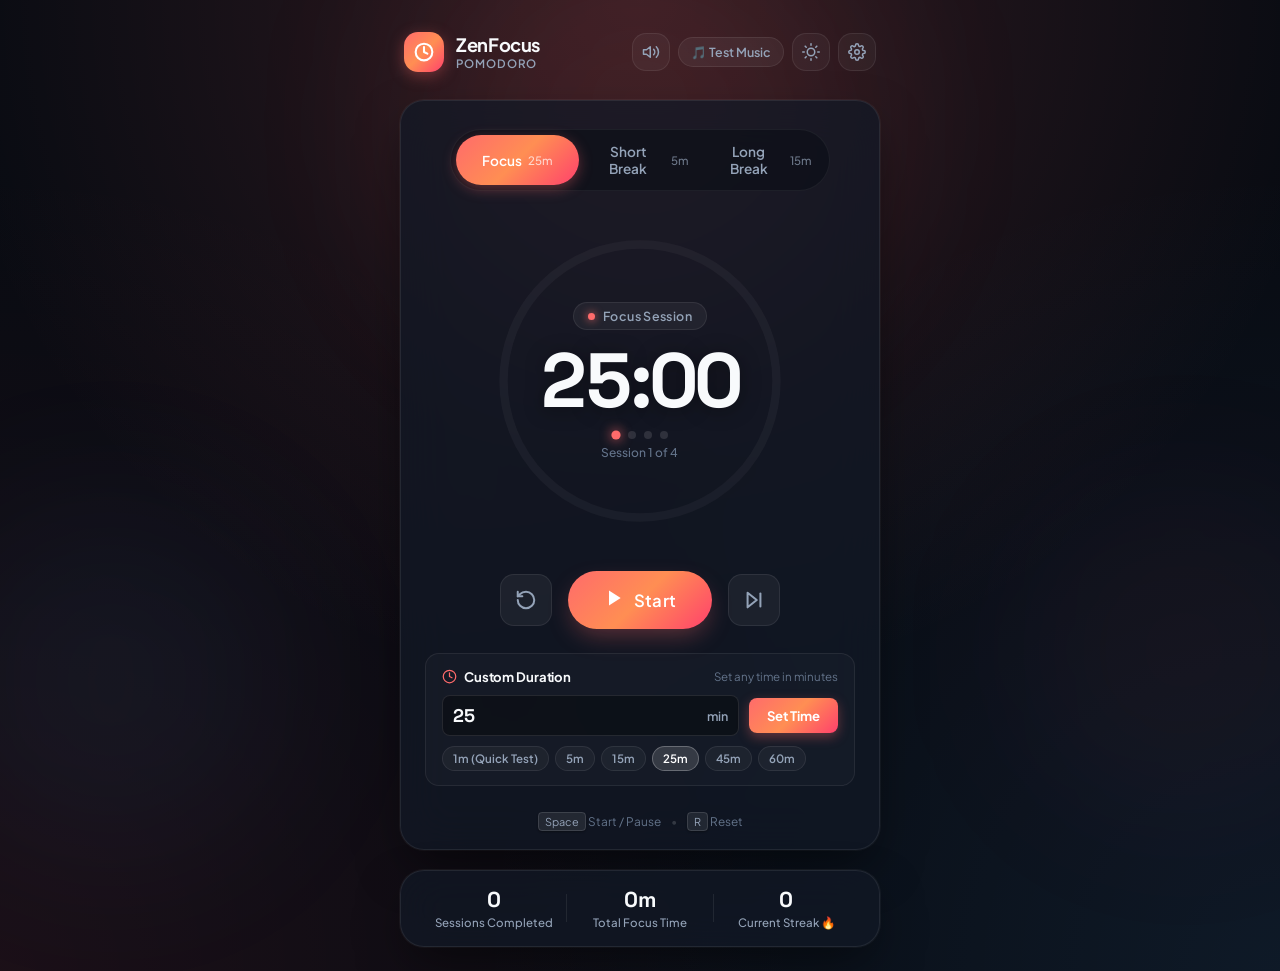
==== commit 3877662f: "Fix music selection, add back buttons and sticky save/apply in settings, and clean up scrollbar" ====
--- a/index.html
+++ b/index.html
@@ -44,8 +44,22 @@
           </svg>
         </button>
 
-        <button id="btn-test-sound" class="text-pill-btn" title="Play strong completion music sample">
+        <button id="btn-test-sound" class="text-pill-btn" title="Play current completion music sample" aria-label="Test current music">
           <span>🎵 Test Music</span>
+        </button>
+
+        <button id="btn-theme-quick" class="icon-btn" title="Quick switch background light / theme" aria-label="Quick switch background light">
+          <svg viewBox="0 0 24 24" fill="none" stroke="currentColor" stroke-width="2" stroke-linecap="round" stroke-linejoin="round">
+            <circle cx="12" cy="12" r="5"></circle>
+            <line x1="12" y1="1" x2="12" y2="3"></line>
+            <line x1="12" y1="21" x2="12" y2="23"></line>
+            <line x1="4.22" y1="4.22" x2="5.64" y2="5.64"></line>
+            <line x1="18.36" y1="18.36" x2="19.78" y2="19.78"></line>
+            <line x1="1" y1="12" x2="3" y2="12"></line>
+            <line x1="21" y1="12" x2="23" y2="12"></line>
+            <line x1="4.22" y1="19.78" x2="5.64" y2="18.36"></line>
+            <line x1="18.36" y1="5.64" x2="19.78" y2="4.22"></line>
+          </svg>
         </button>
 
         <button id="btn-settings-open" class="icon-btn" title="Timer Settings" aria-label="Open settings">
@@ -225,9 +239,17 @@
   <!-- Settings Modal Backdrop & Dialog -->
   <div id="settings-modal" class="modal-backdrop hidden" role="dialog" aria-modal="true" aria-labelledby="settings-heading">
     <div class="modal-card glass-panel">
+      <!-- Modal Header with Explicit Back Button and Close Button -->
       <div class="modal-header">
+        <button id="btn-settings-back" class="btn-modal-back" type="button" title="Back to Timer" aria-label="Back to Timer">
+          <svg viewBox="0 0 24 24" fill="none" stroke="currentColor" stroke-width="2.2" stroke-linecap="round" stroke-linejoin="round">
+            <line x1="19" y1="12" x2="5" y2="12"></line>
+            <polyline points="12 19 5 12 12 5"></polyline>
+          </svg>
+          <span>Back</span>
+        </button>
         <h2 id="settings-heading" class="modal-title">Timer Settings</h2>
-        <button id="btn-settings-close" class="icon-btn close-btn" aria-label="Close settings">
+        <button id="btn-settings-close" class="icon-btn close-btn" type="button" title="Close settings" aria-label="Close settings">
           <svg viewBox="0 0 24 24" fill="none" stroke="currentColor" stroke-width="2" stroke-linecap="round" stroke-linejoin="round">
             <line x1="18" y1="6" x2="6" y2="18"></line>
             <line x1="6" y1="6" x2="18" y2="18"></line>
@@ -236,6 +258,7 @@
       </div>
 
       <div class="modal-body">
+        <!-- 1. Time Presets -->
         <div class="setting-group">
           <label class="setting-title">Time (Minutes)</label>
           <div class="time-inputs-grid">
@@ -254,8 +277,10 @@
           </div>
         </div>
 
+        <!-- 2. Sound & Alerts with Rich Music Selection Cards -->
         <div class="setting-group">
           <label class="setting-title">Sound & Alerts</label>
+
           <div class="setting-row">
             <div class="setting-desc">
               <span class="setting-label">Sound Notification</span>
@@ -269,59 +294,168 @@
 
           <div class="setting-row">
             <div class="setting-desc">
+              <span class="setting-label">Volume (<span id="setting-volume-label">85%</span>)</span>
+            </div>
+            <input type="range" id="setting-volume" min="10" max="100" value="85" class="custom-range">
+          </div>
+
+          <!-- Interactive Music Cards Grid -->
+          <div class="setting-subgroup">
+            <div class="setting-desc" style="margin-top: 4px; margin-bottom: 8px;">
               <span class="setting-label">End-of-Timer Music</span>
-              <span class="setting-subtext">Sound effect when countdown completes</span>
-            </div>
-            <select id="setting-chime-style" class="custom-select">
+              <span class="setting-subtext">Choose your celebration sound (click card to select & preview):</span>
+            </div>
+
+            <div class="music-cards-grid" id="music-cards-container">
+              <button type="button" class="music-card-btn active" data-music="fanfare" title="Strong Victory Fanfare">
+                <div class="music-card-info">
+                  <span class="music-card-icon">🎺</span>
+                  <div class="music-card-text">
+                    <span class="music-card-title">Victory Fanfare</span>
+                    <span class="music-card-tag">Triumphant Brass</span>
+                  </div>
+                </div>
+                <div class="music-card-actions">
+                  <span class="music-card-check">✓</span>
+                  <span class="music-card-preview-btn" title="Preview sound" data-preview="fanfare">
+                    <svg viewBox="0 0 24 24" fill="currentColor"><polygon points="6 4 20 12 6 20 6 4"></polygon></svg>
+                  </span>
+                </div>
+              </button>
+
+              <button type="button" class="music-card-btn" data-music="zen" title="Zen Temple Chime">
+                <div class="music-card-info">
+                  <span class="music-card-icon">🧘</span>
+                  <div class="music-card-text">
+                    <span class="music-card-title">Zen Temple Chime</span>
+                    <span class="music-card-tag">528Hz Solfeggio</span>
+                  </div>
+                </div>
+                <div class="music-card-actions">
+                  <span class="music-card-check">✓</span>
+                  <span class="music-card-preview-btn" title="Preview sound" data-preview="zen">
+                    <svg viewBox="0 0 24 24" fill="currentColor"><polygon points="6 4 20 12 6 20 6 4"></polygon></svg>
+                  </span>
+                </div>
+              </button>
+
+              <button type="button" class="music-card-btn" data-music="crystal" title="Crystal Marimba">
+                <div class="music-card-info">
+                  <span class="music-card-icon">💎</span>
+                  <div class="music-card-text">
+                    <span class="music-card-title">Crystal Marimba</span>
+                    <span class="music-card-tag">Melodic Triad</span>
+                  </div>
+                </div>
+                <div class="music-card-actions">
+                  <span class="music-card-check">✓</span>
+                  <span class="music-card-preview-btn" title="Preview sound" data-preview="crystal">
+                    <svg viewBox="0 0 24 24" fill="currentColor"><polygon points="6 4 20 12 6 20 6 4"></polygon></svg>
+                  </span>
+                </div>
+              </button>
+
+              <button type="button" class="music-card-btn" data-music="digital" title="Modern Pulse">
+                <div class="music-card-info">
+                  <span class="music-card-icon">⚡</span>
+                  <div class="music-card-text">
+                    <span class="music-card-title">Modern Pulse</span>
+                    <span class="music-card-tag">Crisp Dual Alert</span>
+                  </div>
+                </div>
+                <div class="music-card-actions">
+                  <span class="music-card-check">✓</span>
+                  <span class="music-card-preview-btn" title="Preview sound" data-preview="digital">
+                    <svg viewBox="0 0 24 24" fill="currentColor"><polygon points="6 4 20 12 6 20 6 4"></polygon></svg>
+                  </span>
+                </div>
+              </button>
+
+              <button type="button" class="music-card-btn" data-music="bell" title="Acoustic Bell">
+                <div class="music-card-info">
+                  <span class="music-card-icon">🔔</span>
+                  <div class="music-card-text">
+                    <span class="music-card-title">Acoustic Bell</span>
+                    <span class="music-card-tag">Warm Desk Chime</span>
+                  </div>
+                </div>
+                <div class="music-card-actions">
+                  <span class="music-card-check">✓</span>
+                  <span class="music-card-preview-btn" title="Preview sound" data-preview="bell">
+                    <svg viewBox="0 0 24 24" fill="currentColor"><polygon points="6 4 20 12 6 20 6 4"></polygon></svg>
+                  </span>
+                </div>
+              </button>
+
+              <button type="button" class="music-card-btn" data-music="harp" title="Celestial Harp">
+                <div class="music-card-info">
+                  <span class="music-card-icon">✨</span>
+                  <div class="music-card-text">
+                    <span class="music-card-title">Celestial Harp</span>
+                    <span class="music-card-tag">Ambient Glissando</span>
+                  </div>
+                </div>
+                <div class="music-card-actions">
+                  <span class="music-card-check">✓</span>
+                  <span class="music-card-preview-btn" title="Preview sound" data-preview="harp">
+                    <svg viewBox="0 0 24 24" fill="currentColor"><polygon points="6 4 20 12 6 20 6 4"></polygon></svg>
+                  </span>
+                </div>
+              </button>
+            </div>
+
+            <!-- Fallback select for accessibility sync -->
+            <select id="setting-chime-style" class="custom-select" style="display: none;" aria-label="Select Chime Music">
               <option value="fanfare" selected>Strong Victory Fanfare 🎺 (Default)</option>
               <option value="zen">Zen Temple Chime 🧘</option>
               <option value="crystal">Crystal Marimba 💎</option>
               <option value="digital">Modern Pulse ⚡</option>
+              <option value="bell">Acoustic Bell 🔔</option>
+              <option value="harp">Celestial Harp ✨</option>
             </select>
           </div>
-
-          <div class="setting-row">
-            <div class="setting-desc">
-              <span class="setting-label">Volume</span>
-            </div>
-            <input type="range" id="setting-volume" min="10" max="100" value="85" class="custom-range">
-          </div>
-        </div>
-
-        <!-- Background Color Changer Inside Settings Bar -->
-        <div class="setting-group">
-          <div class="setting-desc" style="margin-bottom: 8px;">
-            <label class="setting-title">Background Color Theme</label>
-            <span class="setting-subtext">Select your favorite ambient atmosphere</span>
-          </div>
+        </div>
+
+        <!-- 3. Background Light & Atmosphere Themes Inside Settings -->
+        <div class="setting-group" id="setting-group-theme">
+          <label class="setting-title">Background Light & Atmosphere</label>
+          <span class="setting-subtext">Click any ambient light theme below to see real-time glow:</span>
+
           <div class="setting-theme-grid" id="theme-swatches">
             <button type="button" class="theme-card-btn active" data-theme="midnight" title="Midnight Slate">
+              <span class="theme-check-icon">✓</span>
               <span class="theme-card-preview" style="background: linear-gradient(135deg, #182030, #ff6348);"></span>
               <span class="theme-card-title">Midnight</span>
             </button>
             <button type="button" class="theme-card-btn" data-theme="violet" title="Cosmic Violet">
+              <span class="theme-check-icon">✓</span>
               <span class="theme-card-preview" style="background: linear-gradient(135deg, #241142, #a855f7);"></span>
               <span class="theme-card-title">Violet</span>
             </button>
             <button type="button" class="theme-card-btn" data-theme="cyan" title="Electric Ocean">
+              <span class="theme-check-icon">✓</span>
               <span class="theme-card-preview" style="background: linear-gradient(135deg, #072a3e, #00f2fe);"></span>
               <span class="theme-card-title">Cyan</span>
             </button>
             <button type="button" class="theme-card-btn" data-theme="emerald" title="Zen Forest">
+              <span class="theme-check-icon">✓</span>
               <span class="theme-card-preview" style="background: linear-gradient(135deg, #093322, #10b981);"></span>
               <span class="theme-card-title">Emerald</span>
             </button>
             <button type="button" class="theme-card-btn" data-theme="sunset" title="Golden Sunset">
+              <span class="theme-check-icon">✓</span>
               <span class="theme-card-preview" style="background: linear-gradient(135deg, #381c04, #f59e0b);"></span>
               <span class="theme-card-title">Sunset</span>
             </button>
             <button type="button" class="theme-card-btn" data-theme="crimson" title="Ruby Rose">
+              <span class="theme-check-icon">✓</span>
               <span class="theme-card-preview" style="background: linear-gradient(135deg, #360917, #f43f5e);"></span>
               <span class="theme-card-title">Crimson</span>
             </button>
           </div>
         </div>
 
+        <!-- 4. Preferences -->
         <div class="setting-group">
           <label class="setting-title">Preferences</label>
           <div class="setting-row">
@@ -337,9 +471,21 @@
         </div>
       </div>
 
+      <!-- Always Pinned Modal Footer with Back & Save/Apply -->
       <div class="modal-footer">
-        <button id="btn-settings-reset" class="btn-ghost">Reset Defaults</button>
-        <button id="btn-settings-save" class="btn-solid">Save & Apply</button>
+        <button id="btn-settings-footer-back" class="btn-ghost btn-footer-back" type="button" title="Back to timer">
+          <svg viewBox="0 0 24 24" fill="none" stroke="currentColor" stroke-width="2.2" stroke-linecap="round" stroke-linejoin="round">
+            <polyline points="15 18 9 12 15 6"></polyline>
+          </svg>
+          <span>Back</span>
+        </button>
+        <button id="btn-settings-reset" class="btn-ghost" type="button">Reset Defaults</button>
+        <button id="btn-settings-save" class="btn-solid btn-save-apply" type="button">
+          <svg viewBox="0 0 24 24" fill="none" stroke="currentColor" stroke-width="2.2" stroke-linecap="round" stroke-linejoin="round">
+            <polyline points="20 6 9 17 4 12"></polyline>
+          </svg>
+          <span>Save & Apply</span>
+        </button>
       </div>
     </div>
   </div>
--- a/style.css
+++ b/style.css
@@ -113,6 +113,18 @@
   -webkit-font-smoothing: antialiased;
 }
 
+/* Globally remove side scrollbar while keeping scroll functionality */
+html, body, * {
+  scrollbar-width: none !important; /* Firefox */
+  -ms-overflow-style: none !important; /* IE & Edge */
+}
+
+html::-webkit-scrollbar, body::-webkit-scrollbar, *::-webkit-scrollbar {
+  display: none !important;
+  width: 0 !important;
+  height: 0 !important;
+}
+
 body {
   font-family: var(--font-body);
   background-color: var(--bg-deep);
@@ -181,22 +193,30 @@
   gap: 10px;
 }
 
+@media (max-width: 480px) {
+  .setting-theme-grid {
+    grid-template-columns: repeat(2, 1fr);
+  }
+}
+
 .theme-card-btn {
+  position: relative;
   background: rgba(255, 255, 255, 0.04);
   border: 1px solid rgba(255, 255, 255, 0.1);
   border-radius: var(--radius-md);
-  padding: 10px 8px;
+  padding: 12px 8px 10px;
   display: flex;
   flex-direction: column;
   align-items: center;
   gap: 8px;
   cursor: pointer;
   transition: all 0.25s cubic-bezier(0.4, 0, 0.2, 1);
+  user-select: none;
 }
 
 .theme-card-preview {
   width: 100%;
-  height: 24px;
+  height: 26px;
   border-radius: var(--radius-sm);
   border: 1px solid rgba(255, 255, 255, 0.25);
   box-shadow: 0 2px 6px rgba(0, 0, 0, 0.3);
@@ -204,9 +224,26 @@
 
 .theme-card-title {
   font-family: inherit;
-  font-size: 0.76rem;
+  font-size: 0.78rem;
   font-weight: 600;
   color: var(--text-muted);
+}
+
+.theme-check-icon {
+  display: none;
+  position: absolute;
+  top: 5px;
+  right: 6px;
+  width: 16px;
+  height: 16px;
+  border-radius: 50%;
+  background: var(--theme-primary);
+  color: #fff;
+  font-size: 0.65rem;
+  font-weight: 700;
+  align-items: center;
+  justify-content: center;
+  box-shadow: 0 0 6px var(--theme-glow);
 }
 
 .theme-card-btn:hover {
@@ -220,9 +257,13 @@
 }
 
 .theme-card-btn.active {
-  background: rgba(255, 255, 255, 0.14);
+  background: rgba(255, 255, 255, 0.12);
   border-color: var(--theme-primary);
   box-shadow: 0 0 16px var(--ambient-1);
+}
+
+.theme-card-btn.active .theme-check-icon {
+  display: flex;
 }
 
 .theme-card-btn.active .theme-card-preview {
@@ -233,6 +274,24 @@
 .theme-card-btn.active .theme-card-title {
   color: #fff;
   font-weight: 700;
+}
+
+.setting-header-with-badge {
+  display: flex;
+  align-items: center;
+  justify-content: space-between;
+  gap: 8px;
+}
+
+.active-badge-pill {
+  font-size: 0.72rem;
+  font-weight: 600;
+  padding: 3px 9px;
+  border-radius: var(--radius-full);
+  background: rgba(255, 255, 255, 0.08);
+  color: var(--text-main);
+  border: 1px solid rgba(255, 255, 255, 0.15);
+  letter-spacing: 0.02em;
 }
 
 /* Main Container Layout */
@@ -900,16 +959,17 @@
 .modal-backdrop {
   position: fixed;
   inset: 0;
-  background: rgba(4, 6, 12, 0.75);
-  backdrop-filter: blur(8px);
-  -webkit-backdrop-filter: blur(8px);
+  background: rgba(4, 6, 12, 0.78);
+  backdrop-filter: blur(10px);
+  -webkit-backdrop-filter: blur(10px);
   display: flex;
   align-items: center;
   justify-content: center;
   z-index: 100;
-  padding: 20px;
+  padding: 16px;
   opacity: 1;
   transition: opacity 0.25s ease;
+  overflow-y: auto;
 }
 
 .modal-backdrop.hidden {
@@ -920,17 +980,19 @@
 
 .modal-card {
   width: 100%;
-  max-width: 440px;
+  max-width: 500px;
+  max-height: min(90vh, 700px);
   background: #111726;
   border: 1px solid rgba(255, 255, 255, 0.12);
   border-radius: var(--radius-lg);
-  padding: 24px;
+  padding: 0;
   display: flex;
   flex-direction: column;
-  gap: 20px;
   transform: translateY(0) scale(1);
   transition: transform 0.3s cubic-bezier(0.34, 1.56, 0.64, 1);
-  box-shadow: 0 25px 60px -15px rgba(0, 0, 0, 0.7);
+  box-shadow: 0 25px 60px -15px rgba(0, 0, 0, 0.8), 0 0 35px rgba(0, 0, 0, 0.5);
+  overflow: hidden;
+  position: relative;
 }
 
 .modal-backdrop.hidden .modal-card {
@@ -941,22 +1003,89 @@
   display: flex;
   align-items: center;
   justify-content: space-between;
+  padding: 16px 20px;
+  border-bottom: 1px solid rgba(255, 255, 255, 0.08);
+  background: rgba(17, 23, 38, 0.95);
+  backdrop-filter: blur(8px);
+  flex-shrink: 0;
+  z-index: 2;
 }
 
 .modal-title {
-  font-size: 1.2rem;
+  font-size: 1.15rem;
   font-weight: 700;
+  color: var(--text-main);
+  margin: 0;
+}
+
+.btn-modal-back {
+  display: inline-flex;
+  align-items: center;
+  gap: 6px;
+  background: rgba(255, 255, 255, 0.05);
+  border: 1px solid rgba(255, 255, 255, 0.12);
+  color: var(--text-muted);
+  padding: 6px 12px;
+  border-radius: var(--radius-sm);
+  font-size: 0.82rem;
+  font-weight: 600;
+  font-family: inherit;
+  cursor: pointer;
+  transition: all 0.2s ease;
+}
+
+.btn-modal-back:hover {
+  background: rgba(255, 255, 255, 0.1);
+  color: var(--text-main);
+  border-color: rgba(255, 255, 255, 0.25);
+  transform: translateX(-2px);
+}
+
+.btn-modal-back svg {
+  width: 15px;
+  height: 15px;
 }
 
 .close-btn {
   background: none;
   border: none;
+  color: var(--text-muted);
+  padding: 6px;
+  border-radius: var(--radius-sm);
+  cursor: pointer;
+  display: flex;
+  align-items: center;
+  justify-content: center;
+  transition: all 0.2s ease;
+}
+
+.close-btn:hover {
+  background: rgba(255, 255, 255, 0.08);
+  color: var(--text-main);
+}
+
+.close-btn svg {
+  width: 20px;
+  height: 20px;
 }
 
 .modal-body {
   display: flex;
   flex-direction: column;
   gap: 18px;
+  padding: 20px;
+  overflow-y: auto;
+  flex: 1;
+  overscroll-behavior: contain;
+  scrollbar-width: none; /* Firefox: hide scrollbar */
+  -ms-overflow-style: none; /* IE & Edge: hide scrollbar */
+}
+
+/* Chrome, Safari, Blink: hide side scrollbar */
+.modal-body::-webkit-scrollbar {
+  display: none !important;
+  width: 0 !important;
+  height: 0 !important;
 }
 
 .setting-group {
@@ -964,7 +1093,7 @@
   flex-direction: column;
   gap: 12px;
   border-bottom: 1px solid rgba(255, 255, 255, 0.06);
-  padding-bottom: 14px;
+  padding-bottom: 16px;
 }
 
 .setting-group:last-child {
@@ -1041,6 +1170,137 @@
 .setting-subtext {
   font-size: 0.74rem;
   color: var(--text-dim);
+}
+
+/* Music Cards Grid in Settings */
+.music-cards-grid {
+  display: grid;
+  grid-template-columns: repeat(2, 1fr);
+  gap: 10px;
+  margin-top: 6px;
+}
+
+@media (max-width: 480px) {
+  .music-cards-grid {
+    grid-template-columns: 1fr;
+  }
+}
+
+.music-card-btn {
+  background: rgba(255, 255, 255, 0.03);
+  border: 1px solid rgba(255, 255, 255, 0.09);
+  border-radius: var(--radius-md);
+  padding: 10px 12px;
+  display: flex;
+  align-items: center;
+  justify-content: space-between;
+  gap: 8px;
+  cursor: pointer;
+  transition: all 0.2s ease;
+  text-align: left;
+  user-select: none;
+}
+
+.music-card-btn:hover {
+  background: rgba(255, 255, 255, 0.08);
+  border-color: rgba(255, 255, 255, 0.22);
+  transform: translateY(-1px);
+}
+
+.music-card-btn.active {
+  background: rgba(255, 255, 255, 0.12);
+  border-color: var(--theme-primary);
+  box-shadow: 0 0 14px var(--theme-glow);
+}
+
+.music-card-info {
+  display: flex;
+  align-items: center;
+  gap: 10px;
+  flex: 1;
+  min-width: 0;
+}
+
+.music-card-icon {
+  font-size: 1.25rem;
+  flex-shrink: 0;
+}
+
+.music-card-text {
+  display: flex;
+  flex-direction: column;
+  min-width: 0;
+}
+
+.music-card-title {
+  font-size: 0.82rem;
+  font-weight: 600;
+  color: var(--text-main);
+  white-space: nowrap;
+  overflow: hidden;
+  text-overflow: ellipsis;
+}
+
+.music-card-btn.active .music-card-title {
+  color: #fff;
+}
+
+.music-card-tag {
+  font-size: 0.68rem;
+  color: var(--text-dim);
+  white-space: nowrap;
+  overflow: hidden;
+  text-overflow: ellipsis;
+}
+
+.music-card-actions {
+  display: flex;
+  align-items: center;
+  gap: 6px;
+  flex-shrink: 0;
+}
+
+.music-card-check {
+  display: none;
+  align-items: center;
+  justify-content: center;
+  width: 18px;
+  height: 18px;
+  border-radius: 50%;
+  background: var(--theme-primary);
+  color: #fff;
+  font-size: 0.68rem;
+  font-weight: 700;
+}
+
+.music-card-btn.active .music-card-check {
+  display: flex;
+}
+
+.music-card-preview-btn {
+  background: rgba(255, 255, 255, 0.07);
+  border: 1px solid rgba(255, 255, 255, 0.14);
+  border-radius: var(--radius-full);
+  width: 26px;
+  height: 26px;
+  display: flex;
+  align-items: center;
+  justify-content: center;
+  color: var(--text-muted);
+  cursor: pointer;
+  transition: all 0.2s ease;
+}
+
+.music-card-preview-btn:hover {
+  background: var(--theme-primary);
+  color: #fff;
+  transform: scale(1.12);
+}
+
+.music-card-preview-btn svg {
+  width: 11px;
+  height: 11px;
+  margin-left: 1px;
 }
 
 .custom-select {
@@ -1110,16 +1370,45 @@
   transform: translateX(20px);
 }
 
+/* Sticky Modal Footer - Guaranteed Visibility */
 .modal-footer {
   display: flex;
-  justify-content: flex-end;
-  gap: 12px;
-  padding-top: 6px;
+  align-items: center;
+  justify-content: space-between;
+  gap: 10px;
+  padding: 14px 20px;
+  border-top: 1px solid rgba(255, 255, 255, 0.08);
+  background: rgba(14, 19, 32, 0.96);
+  backdrop-filter: blur(10px);
+  flex-shrink: 0;
+  z-index: 2;
+}
+
+.btn-footer-back {
+  display: inline-flex;
+  align-items: center;
+  gap: 6px;
+}
+
+.btn-footer-back svg {
+  width: 15px;
+  height: 15px;
+}
+
+.btn-save-apply {
+  display: inline-flex;
+  align-items: center;
+  gap: 6px;
+}
+
+.btn-save-apply svg {
+  width: 15px;
+  height: 15px;
 }
 
 .btn-ghost {
   background: none;
-  border: 1px solid rgba(255, 255, 255, 0.1);
+  border: 1px solid rgba(255, 255, 255, 0.12);
   color: var(--text-muted);
   padding: 8px 16px;
   border-radius: var(--radius-md);
@@ -1130,8 +1419,9 @@
 }
 
 .btn-ghost:hover {
-  background: rgba(255, 255, 255, 0.05);
-  color: var(--text-main);
+  background: rgba(255, 255, 255, 0.06);
+  color: var(--text-main);
+  border-color: rgba(255, 255, 255, 0.25);
 }
 
 .btn-solid {
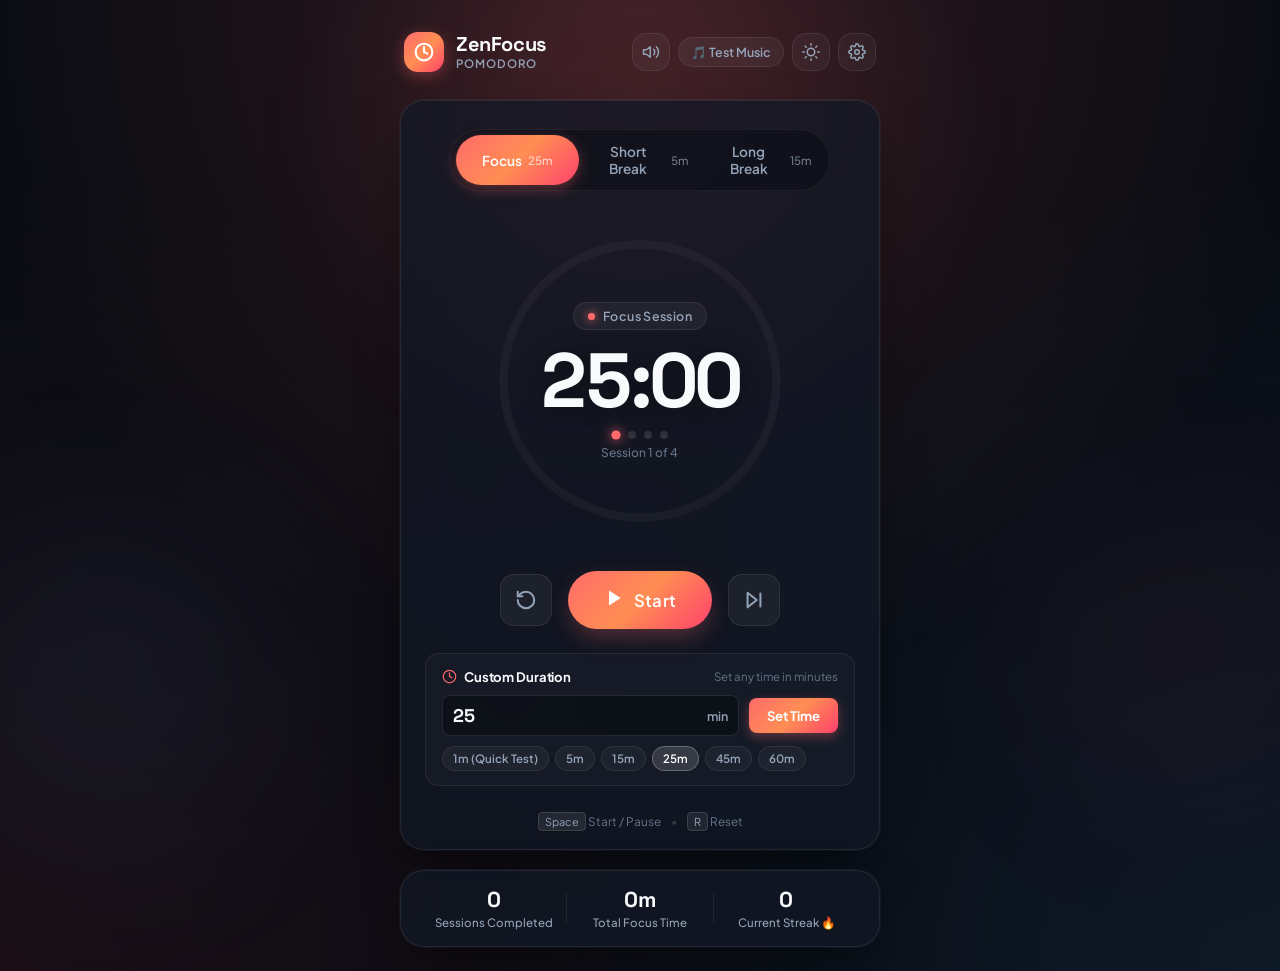
==== commit 4a746950: "Optimize HTML for SEO, add schema.org JSON-LD, Open Graph meta tags, and prominent h1 ZenFocus headi" ====
--- a/index.html
+++ b/index.html
@@ -3,8 +3,43 @@
 <head>
   <meta charset="UTF-8">
   <meta name="viewport" content="width=device-width, initial-scale=1.0">
-  <title>ZenFocus — Modern Pomodoro Timer</title>
-  <meta name="description" content="A modern, aesthetic web-based Pomodoro timer with sleek circular countdown, audio chime notifications, and productivity modes.">
+  <title>ZenFocus - Minimalist Focus & Productivity Timer</title>
+  <meta name="description" content="ZenFocus is a sleek, minimalist Pomodoro timer designed to boost focus and productivity. Customize work and break intervals, track focus streaks, and stay in the zone.">
+  <meta name="keywords" content="ZenFocus, pomodoro timer, focus timer, productivity app, time management, study timer">
+  <meta name="robots" content="index, follow">
+  <link rel="canonical" href="https://zenfocus-fcyp.onrender.com/">
+
+  <!-- Open Graph / Facebook -->
+  <meta property="og:type" content="website">
+  <meta property="og:url" content="https://zenfocus-fcyp.onrender.com/">
+  <meta property="og:title" content="ZenFocus - Minimalist Focus & Productivity Timer">
+  <meta property="og:description" content="ZenFocus is a sleek, minimalist Pomodoro timer designed to boost focus and productivity. Customize work and break intervals, track focus streaks, and stay in the zone.">
+  <meta property="og:site_name" content="ZenFocus">
+
+  <!-- Twitter Card -->
+  <meta name="twitter:card" content="summary">
+  <meta name="twitter:url" content="https://zenfocus-fcyp.onrender.com/">
+  <meta name="twitter:title" content="ZenFocus - Minimalist Focus & Productivity Timer">
+  <meta name="twitter:description" content="ZenFocus is a sleek, minimalist Pomodoro timer designed to boost focus and productivity. Customize work and break intervals, track focus streaks, and stay in the zone.">
+
+  <!-- Schema.org JSON-LD Structured Data -->
+  <script type="application/ld+json">
+  {
+    "@context": "https://schema.org",
+    "@type": "WebApplication",
+    "name": "ZenFocus",
+    "url": "https://zenfocus-fcyp.onrender.com/",
+    "applicationCategory": "ProductivityApplication",
+    "operatingSystem": "All",
+    "description": "ZenFocus is a sleek, minimalist Pomodoro timer designed to boost focus and productivity. Customize work and break intervals, track focus streaks, and stay in the zone.",
+    "offers": {
+      "@type": "Offer",
+      "price": "0",
+      "priceCurrency": "USD"
+    }
+  }
+  </script>
+
   <link rel="preconnect" href="https://fonts.googleapis.com">
   <link rel="preconnect" href="https://fonts.gstatic.com" crossorigin>
   <link href="https://fonts.googleapis.com/css2?family=Plus+Jakarta+Sans:wght@300;400;500;600;700;800&family=Space+Grotesk:wght@500;700&display=swap" rel="stylesheet">
@@ -26,7 +61,7 @@
           </svg>
         </div>
         <div class="brand-text">
-          <span class="brand-title">ZenFocus</span>
+          <h1 class="brand-title">ZenFocus</h1>
           <span class="brand-tag">Pomodoro</span>
         </div>
       </div>
@@ -126,7 +161,7 @@
             <span id="badge-text">Focus Session</span>
           </div>
 
-          <h1 id="timer-display" class="timer-digits">25:00</h1>
+          <div id="timer-display" class="timer-digits" role="timer" aria-live="polite">25:00</div>
 
           <div class="session-progress-dots" id="cycle-dots" title="Pomodoro cycle completion (4 cycles = long break)">
             <span class="dot active"></span>
--- a/style.css
+++ b/style.css
@@ -41,7 +41,8 @@
 }
 
 /* 1. Midnight Theme (Default) */
-body[data-theme="midnight"], :root:not([data-theme]) body {
+body[data-theme="midnight"],
+:root:not([data-theme]) body {
   --bg-deep: #080b12;
   --card-bg: rgba(18, 24, 38, 0.75);
   --card-border: rgba(255, 255, 255, 0.08);
@@ -114,12 +115,18 @@
 }
 
 /* Globally remove side scrollbar while keeping scroll functionality */
-html, body, * {
-  scrollbar-width: none !important; /* Firefox */
-  -ms-overflow-style: none !important; /* IE & Edge */
-}
-
-html::-webkit-scrollbar, body::-webkit-scrollbar, *::-webkit-scrollbar {
+html,
+body,
+* {
+  scrollbar-width: none !important;
+  /* Firefox */
+  -ms-overflow-style: none !important;
+  /* IE & Edge */
+}
+
+html::-webkit-scrollbar,
+body::-webkit-scrollbar,
+*::-webkit-scrollbar {
   display: none !important;
   width: 0 !important;
   height: 0 !important;
@@ -136,7 +143,7 @@
   overflow-x: hidden;
   position: relative;
   padding: 24px 16px;
-  background-image: 
+  background-image:
     radial-gradient(circle at 50% 0%, var(--ambient-1) 0%, transparent 60%),
     radial-gradient(circle at 100% 100%, var(--ambient-2) 0%, transparent 50%),
     radial-gradient(circle at 0% 100%, var(--ambient-3) 0%, transparent 50%);
@@ -181,9 +188,17 @@
 }
 
 @keyframes floatOrb {
-  0% { transform: translateX(-50%) translateY(0) scale(1); }
-  50% { transform: translateX(-45%) translateY(40px) scale(1.08); }
-  100% { transform: translateX(-55%) translateY(10px) scale(0.95); }
+  0% {
+    transform: translateX(-50%) translateY(0) scale(1);
+  }
+
+  50% {
+    transform: translateX(-45%) translateY(40px) scale(1.08);
+  }
+
+  100% {
+    transform: translateX(-55%) translateY(10px) scale(0.95);
+  }
 }
 
 /* Settings Modal Theme Grid */
@@ -358,10 +373,13 @@
 }
 
 .brand-title {
-  font-size: 1.15rem;
+  font-family: var(--font-display);
+  font-size: 1.25rem;
   font-weight: 700;
   letter-spacing: -0.02em;
   color: var(--text-main);
+  line-height: 1.15;
+  margin: 0;
 }
 
 .brand-tag {
@@ -529,7 +547,8 @@
   stroke: url(#ring-gradient-focus);
   stroke-width: 9;
   stroke-linecap: round;
-  stroke-dasharray: 911; /* 2 * PI * 145 = ~911 */
+  stroke-dasharray: 911;
+  /* 2 * PI * 145 = ~911 */
   stroke-dashoffset: 0;
   transition: stroke-dashoffset 0.8s cubic-bezier(0.4, 0, 0.2, 1), stroke 0.4s ease;
   filter: drop-shadow(0 0 10px var(--theme-glow));
@@ -684,7 +703,10 @@
 .primary-btn::before {
   content: '';
   position: absolute;
-  top: 0; left: -100%; width: 100%; height: 100%;
+  top: 0;
+  left: -100%;
+  width: 100%;
+  height: 100%;
   background: linear-gradient(90deg, transparent, rgba(255, 255, 255, 0.25), transparent);
   transition: left 0.6s ease;
 }
@@ -707,9 +729,12 @@
 }
 
 @keyframes pulseButton {
-  0%, 100% {
+
+  0%,
+  100% {
     box-shadow: 0 10px 25px -5px var(--theme-glow);
   }
+
   50% {
     box-shadow: 0 14px 35px 2px var(--theme-glow);
   }
@@ -880,6 +905,7 @@
     transform: scale(1);
     text-shadow: 0 0 10px rgba(255, 71, 87, 0.5);
   }
+
   100% {
     transform: scale(1.04);
     text-shadow: 0 0 30px rgba(255, 71, 87, 0.9), 0 0 60px rgba(255, 71, 87, 0.5);
@@ -1077,8 +1103,10 @@
   overflow-y: auto;
   flex: 1;
   overscroll-behavior: contain;
-  scrollbar-width: none; /* Firefox: hide scrollbar */
-  -ms-overflow-style: none; /* IE & Edge: hide scrollbar */
+  scrollbar-width: none;
+  /* Firefox: hide scrollbar */
+  -ms-overflow-style: none;
+  /* IE & Edge: hide scrollbar */
 }
 
 /* Chrome, Safari, Blink: hide side scrollbar */
@@ -1362,11 +1390,11 @@
   border-radius: 50%;
 }
 
-input:checked + .slider {
+input:checked+.slider {
   background: var(--theme-gradient);
 }
 
-input:checked + .slider:before {
+input:checked+.slider:before {
   transform: translateX(20px);
 }
 
@@ -1506,19 +1534,23 @@
     width: 280px;
     height: 280px;
   }
+
   .progress-ring {
     width: 280px;
     height: 280px;
   }
+
   .timer-digits {
     font-size: 3.8rem;
   }
+
   .timer-card {
     padding: 20px 16px;
   }
+
   .toast-card {
     left: 16px;
     right: 16px;
     bottom: 16px;
   }
-}
+}
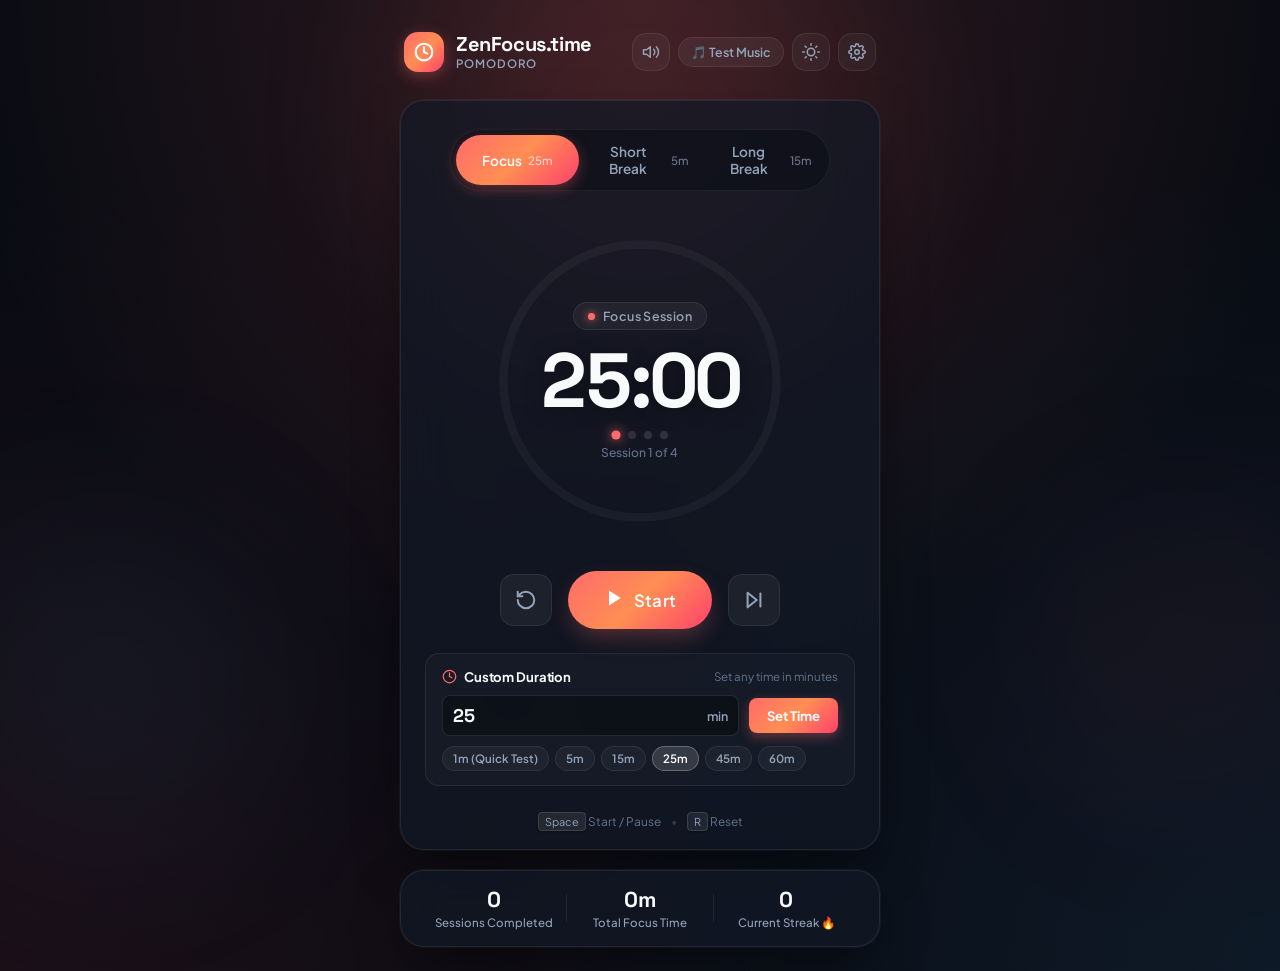
==== commit 8087d1ac: "Optimize SEO metadata and branding for ZenFocus.time" ====
--- a/index.html
+++ b/index.html
@@ -3,35 +3,35 @@
 <head>
   <meta charset="UTF-8">
   <meta name="viewport" content="width=device-width, initial-scale=1.0">
-  <title>ZenFocus - Minimalist Focus & Productivity Timer</title>
-  <meta name="description" content="ZenFocus is a sleek, minimalist Pomodoro timer designed to boost focus and productivity. Customize work and break intervals, track focus streaks, and stay in the zone.">
-  <meta name="keywords" content="ZenFocus, pomodoro timer, focus timer, productivity app, time management, study timer">
-  <meta name="robots" content="index, follow">
-  <link rel="canonical" href="https://zenfocus-fcyp.onrender.com/">
+  <title>ZenFocus.time - Minimalist Focus & Productivity Timer</title>
+  <meta name="description" content="ZenFocus.time is a sleek, minimalist Pomodoro timer designed to boost focus and productivity. Customize work and break intervals, track focus streaks, and stay in the flow.">
+  <meta name="keywords" content="ZenFocus.time, ZenFocus, pomodoro timer, focus timer, productivity app, time management, study timer">
+  <meta name="robots" content="index, follow" />
+  <link rel="canonical" href="https://zenfocus.time-fcyp.onrender.com/">
 
   <!-- Open Graph / Facebook -->
   <meta property="og:type" content="website">
-  <meta property="og:url" content="https://zenfocus-fcyp.onrender.com/">
-  <meta property="og:title" content="ZenFocus - Minimalist Focus & Productivity Timer">
-  <meta property="og:description" content="ZenFocus is a sleek, minimalist Pomodoro timer designed to boost focus and productivity. Customize work and break intervals, track focus streaks, and stay in the zone.">
-  <meta property="og:site_name" content="ZenFocus">
+  <meta property="og:url" content="https://zenfocus.time-fcyp.onrender.com/">
+  <meta property="og:title" content="ZenFocus.time - Minimalist Focus & Productivity Timer">
+  <meta property="og:description" content="ZenFocus.time is a sleek, minimalist Pomodoro timer designed to boost focus and productivity. Customize work and break intervals, track focus streaks, and stay in the flow.">
+  <meta property="og:site_name" content="ZenFocus.time">
 
   <!-- Twitter Card -->
   <meta name="twitter:card" content="summary">
-  <meta name="twitter:url" content="https://zenfocus-fcyp.onrender.com/">
-  <meta name="twitter:title" content="ZenFocus - Minimalist Focus & Productivity Timer">
-  <meta name="twitter:description" content="ZenFocus is a sleek, minimalist Pomodoro timer designed to boost focus and productivity. Customize work and break intervals, track focus streaks, and stay in the zone.">
+  <meta name="twitter:url" content="https://zenfocus.time-fcyp.onrender.com/">
+  <meta name="twitter:title" content="ZenFocus.time - Minimalist Focus & Productivity Timer">
+  <meta name="twitter:description" content="ZenFocus.time is a sleek, minimalist Pomodoro timer designed to boost focus and productivity. Customize work and break intervals, track focus streaks, and stay in the flow.">
 
   <!-- Schema.org JSON-LD Structured Data -->
   <script type="application/ld+json">
   {
     "@context": "https://schema.org",
     "@type": "WebApplication",
-    "name": "ZenFocus",
-    "url": "https://zenfocus-fcyp.onrender.com/",
+    "name": "ZenFocus.time",
+    "url": "https://zenfocus.time-fcyp.onrender.com/",
     "applicationCategory": "ProductivityApplication",
     "operatingSystem": "All",
-    "description": "ZenFocus is a sleek, minimalist Pomodoro timer designed to boost focus and productivity. Customize work and break intervals, track focus streaks, and stay in the zone.",
+    "description": "ZenFocus.time is a sleek, minimalist Pomodoro timer designed to boost focus and productivity. Customize work and break intervals, track focus streaks, and stay in the flow.",
     "offers": {
       "@type": "Offer",
       "price": "0",
@@ -61,7 +61,7 @@
           </svg>
         </div>
         <div class="brand-text">
-          <h1 class="brand-title">ZenFocus</h1>
+          <h1 class="brand-title">ZenFocus.time</h1>
           <span class="brand-tag">Pomodoro</span>
         </div>
       </div>
